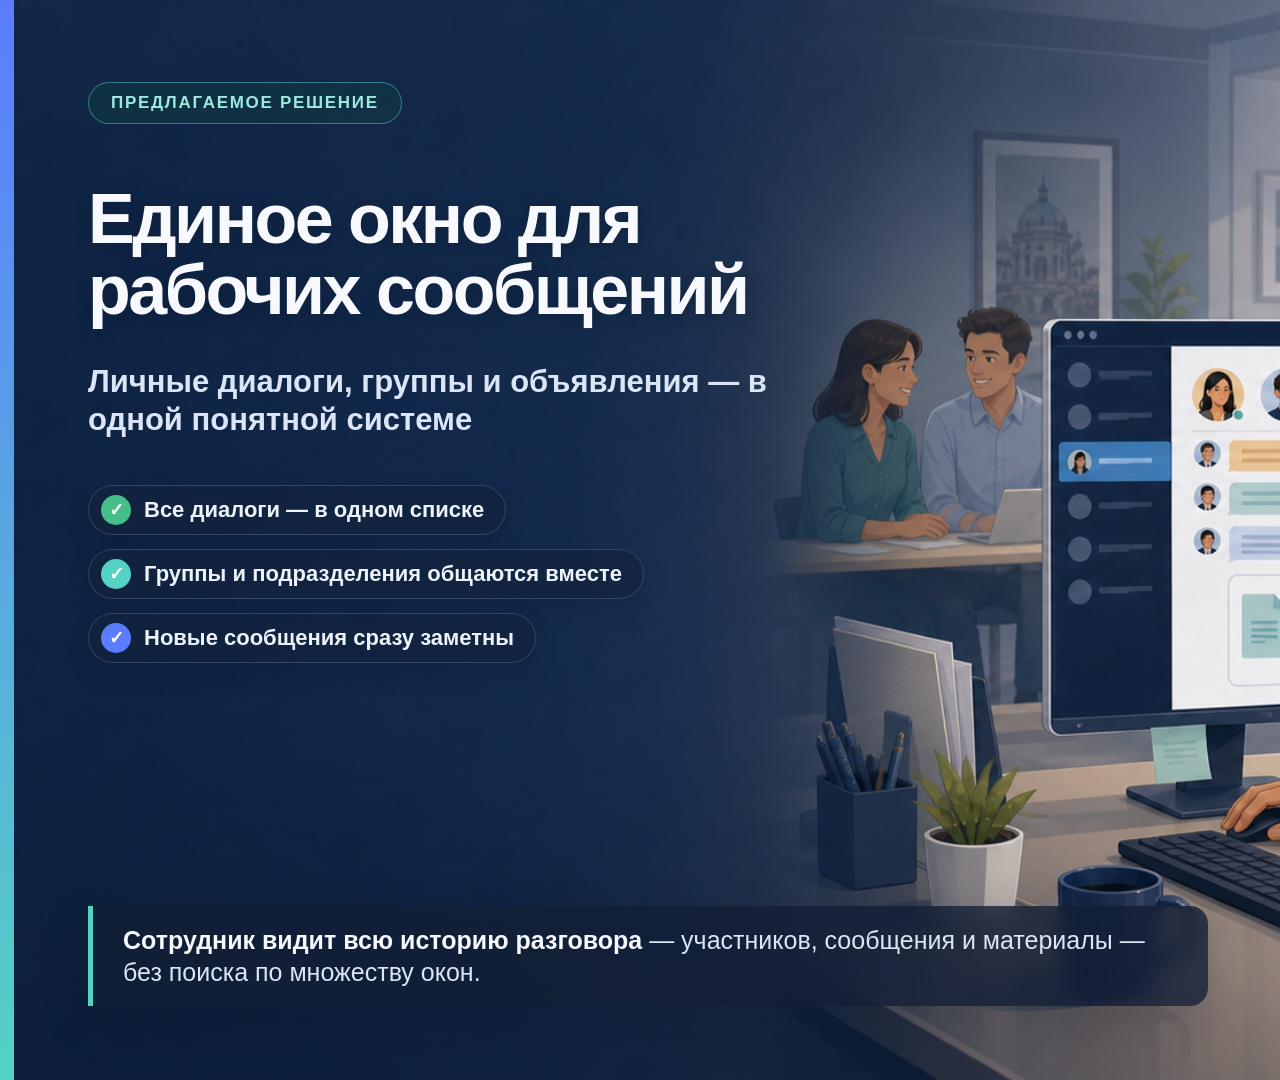
==== docs/presentation/slides/02-solution.html @ ab105b7e "docs: add leadership presentation" ====
<!doctype html>
<html lang="ru">
<head>
  <meta charset="utf-8">
  <meta name="viewport" content="width=1920, initial-scale=1">
  <title>Единое окно для рабочих сообщений</title>
  <style>
    :root {
      --white: #f7f9ff;
      --blue: #5b7cff;
      --cyan: #54d2c4;
      --green: #45bf87;
      --amber: #f5bc5b;
      --panel: rgba(18, 30, 53, 0.78);
    }

    * { box-sizing: border-box; }

    html, body {
      width: 1920px;
      height: 1080px;
      margin: 0;
      overflow: hidden;
      background: #10213b;
      font-family: Arial, "Ubuntu Sans", sans-serif;
    }

    .slide {
      position: relative;
      width: 1920px;
      height: 1080px;
      overflow: hidden;
      color: var(--white);
      background-image: url("../assets/slide-02-unified-workspace.png");
      background-size: cover;
      background-position: center;
    }

    .slide::before {
      content: "";
      position: absolute;
      inset: 0;
      background:
        linear-gradient(90deg, rgba(10, 27, 51, 0.24) 0%, rgba(10, 27, 51, 0.04) 49%, rgba(10, 27, 51, 0) 70%),
        linear-gradient(0deg, rgba(8, 20, 39, 0.38) 0%, rgba(8, 20, 39, 0) 35%);
    }

    .accent {
      position: absolute;
      left: 0;
      top: 0;
      width: 14px;
      height: 1080px;
      background: linear-gradient(180deg, var(--blue), var(--cyan));
    }

    .content {
      position: absolute;
      left: 88px;
      top: 82px;
      width: 765px;
    }

    .label {
      display: inline-flex;
      align-items: center;
      height: 42px;
      padding: 0 22px;
      border: 1px solid rgba(84, 210, 196, 0.5);
      border-radius: 21px;
      color: #9ce9df;
      background: rgba(18, 58, 67, 0.54);
      font-size: 17px;
      font-weight: 700;
      letter-spacing: 1.7px;
      text-transform: uppercase;
    }

    h1 {
      width: 720px;
      margin: 60px 0 0;
      font-size: 70px;
      line-height: 1.01;
      letter-spacing: -2.5px;
      font-weight: 800;
      text-wrap: balance;
      text-shadow: 0 3px 16px rgba(4, 14, 29, 0.26);
    }

    .subtitle {
      width: 700px;
      margin-top: 38px;
      color: #dce5f6;
      font-size: 31px;
      line-height: 1.22;
      font-weight: 650;
    }

    .benefits {
      display: flex;
      flex-direction: column;
      gap: 14px;
      width: 650px;
      margin-top: 46px;
    }

    .benefit {
      display: flex;
      align-items: center;
      min-height: 50px;
      width: max-content;
      max-width: 650px;
      padding: 8px 21px 8px 12px;
      border: 1px solid rgba(202, 214, 234, 0.18);
      border-radius: 25px;
      background: rgba(20, 35, 61, 0.68);
      backdrop-filter: blur(8px);
      color: #eef3fb;
      font-size: 22px;
      font-weight: 650;
      box-shadow: 0 10px 26px rgba(5, 14, 29, 0.14);
    }

    .mark {
      display: grid;
      place-items: center;
      width: 30px;
      height: 30px;
      margin-right: 13px;
      border-radius: 50%;
      flex: 0 0 auto;
      color: white;
      font-size: 18px;
      font-weight: 900;
      line-height: 1;
    }

    .mark.green { background: var(--green); }
    .mark.cyan { background: var(--cyan); }
    .mark.blue { background: var(--blue); }

    .caption {
      position: absolute;
      left: 88px;
      bottom: 74px;
      width: 1120px;
      min-height: 86px;
      display: flex;
      align-items: center;
      padding: 18px 30px;
      border-left: 5px solid var(--cyan);
      border-radius: 0 18px 18px 0;
      background: var(--panel);
      box-shadow: 0 18px 48px rgba(5, 14, 29, 0.18);
      backdrop-filter: blur(10px);
      color: #dbe5f4;
      font-size: 25px;
      line-height: 1.28;
      font-weight: 500;
    }

    .caption strong { color: var(--white); }

    .slide-no {
      position: absolute;
      right: 62px;
      bottom: 45px;
      color: rgba(255, 255, 255, 0.7);
      font-size: 18px;
      font-weight: 700;
      letter-spacing: 2px;
    }
  </style>
</head>
<body>
  <main class="slide" aria-label="Второй слайд презентации">
    <div class="accent"></div>

    <section class="content">
      <div class="label">Предлагаемое решение</div>
      <h1>Единое окно для рабочих сообщений</h1>
      <div class="subtitle">Личные диалоги, группы и объявления — в одной понятной системе</div>

      <div class="benefits">
        <div class="benefit"><span class="mark green">✓</span>Все диалоги — в одном списке</div>
        <div class="benefit"><span class="mark cyan">✓</span>Группы и подразделения общаются вместе</div>
        <div class="benefit"><span class="mark blue">✓</span>Новые сообщения сразу заметны</div>
      </div>
    </section>

    <div class="caption">
      <span><strong>Сотрудник видит всю историю разговора</strong> — участников, сообщения и материалы — без поиска по множеству окон.</span>
    </div>

    <div class="slide-no">02</div>
  </main>
</body>
</html>
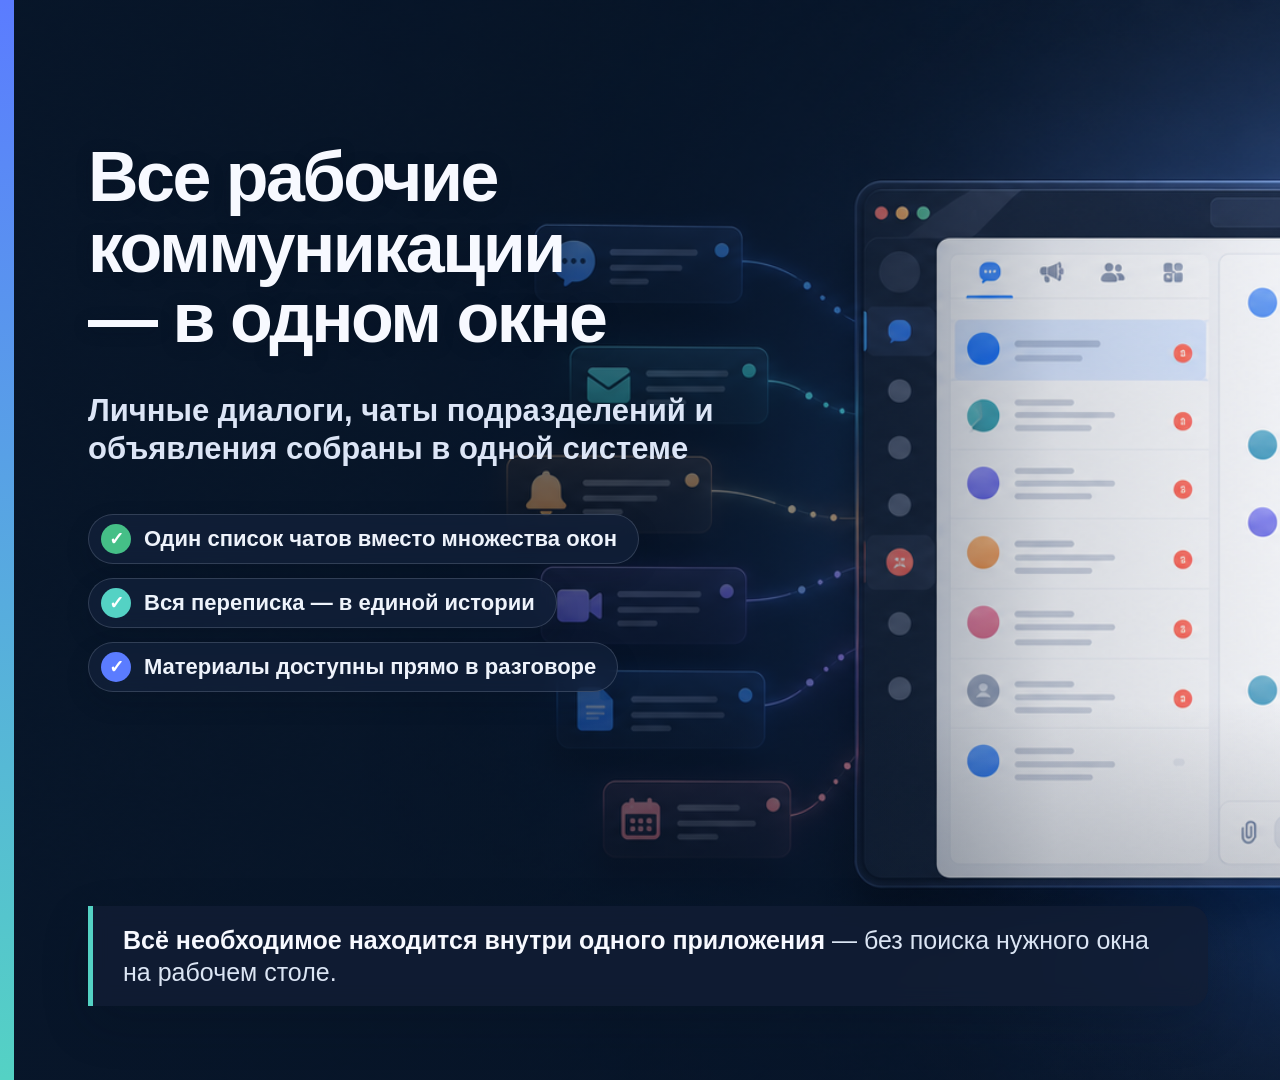
==== commit 1710228b: "docs: expand messenger presentation and specifications" ====
--- a/docs/presentation/slides/02-solution.html
+++ b/docs/presentation/slides/02-solution.html
@@ -3,7 +3,7 @@
 <head>
   <meta charset="utf-8">
   <meta name="viewport" content="width=1920, initial-scale=1">
-  <title>Единое окно для рабочих сообщений</title>
+  <title>Все рабочие коммуникации в одном окне</title>
   <style>
     :root {
       --white: #f7f9ff;
@@ -31,7 +31,7 @@
       height: 1080px;
       overflow: hidden;
       color: var(--white);
-      background-image: url("../assets/slide-02-unified-workspace.png");
+      background-image: url("../assets/slide-02-unified-workspace-v2.png");
       background-size: cover;
       background-position: center;
     }
@@ -41,7 +41,7 @@
       position: absolute;
       inset: 0;
       background:
-        linear-gradient(90deg, rgba(10, 27, 51, 0.24) 0%, rgba(10, 27, 51, 0.04) 49%, rgba(10, 27, 51, 0) 70%),
+        linear-gradient(90deg, rgba(8, 23, 44, 0.68) 0%, rgba(8, 23, 44, 0.55) 39%, rgba(8, 23, 44, 0.12) 55%, rgba(8, 23, 44, 0) 70%),
         linear-gradient(0deg, rgba(8, 20, 39, 0.38) 0%, rgba(8, 20, 39, 0) 35%);
     }
 
@@ -177,19 +177,18 @@
     <div class="accent"></div>
 
     <section class="content">
-      <div class="label">Предлагаемое решение</div>
-      <h1>Единое окно для рабочих сообщений</h1>
-      <div class="subtitle">Личные диалоги, группы и объявления — в одной понятной системе</div>
+      <h1>Все рабочие коммуникации — в одном окне</h1>
+      <div class="subtitle">Личные диалоги, чаты подразделений и объявления собраны в одной системе</div>
 
       <div class="benefits">
-        <div class="benefit"><span class="mark green">✓</span>Все диалоги — в одном списке</div>
-        <div class="benefit"><span class="mark cyan">✓</span>Группы и подразделения общаются вместе</div>
-        <div class="benefit"><span class="mark blue">✓</span>Новые сообщения сразу заметны</div>
+        <div class="benefit"><span class="mark green">✓</span>Один список чатов вместо множества окон</div>
+        <div class="benefit"><span class="mark cyan">✓</span>Вся переписка — в единой истории</div>
+        <div class="benefit"><span class="mark blue">✓</span>Материалы доступны прямо в разговоре</div>
       </div>
     </section>
 
     <div class="caption">
-      <span><strong>Сотрудник видит всю историю разговора</strong> — участников, сообщения и материалы — без поиска по множеству окон.</span>
+      <span><strong>Всё необходимое находится внутри одного приложения</strong> — без поиска нужного окна на рабочем столе.</span>
     </div>
 
     <div class="slide-no">02</div>
